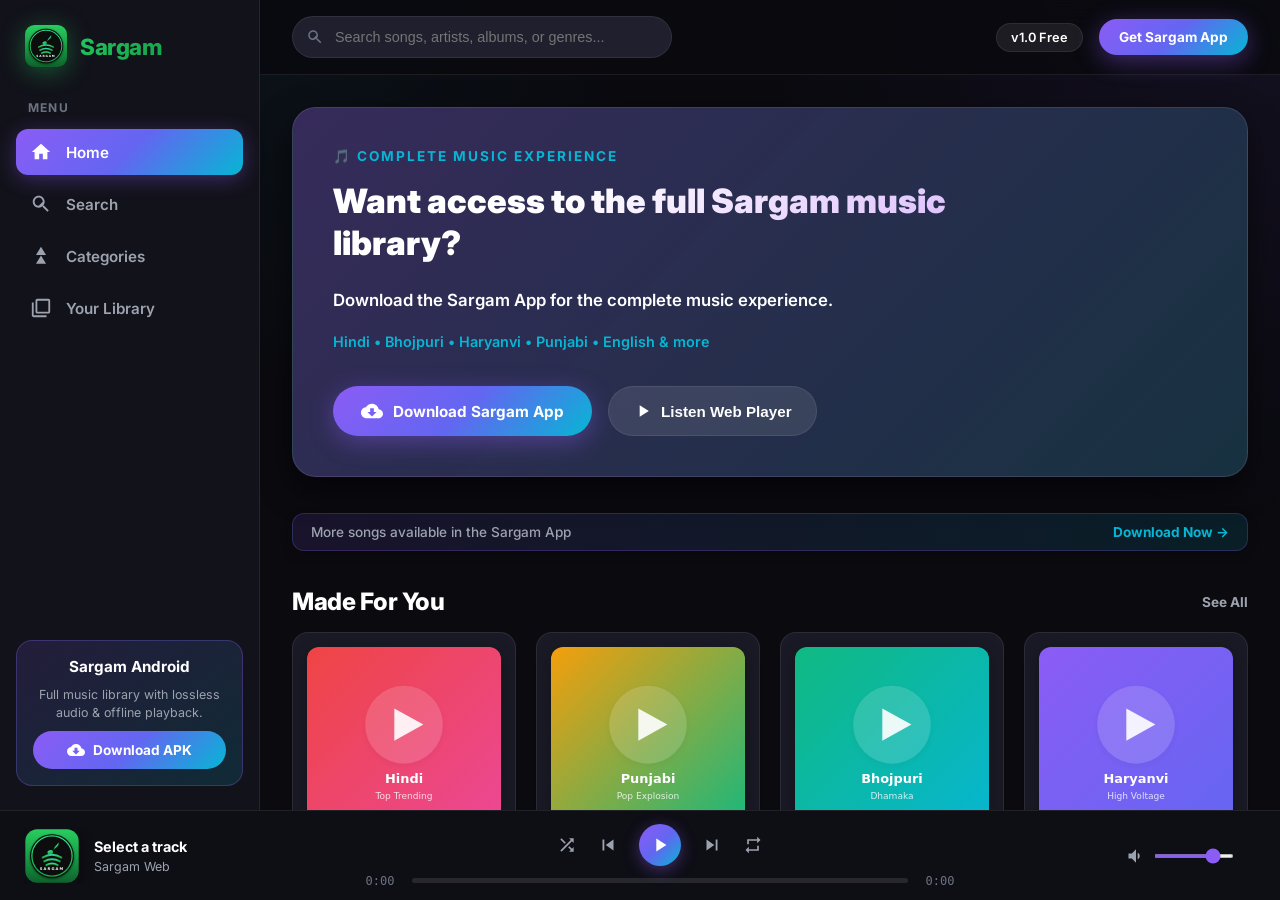
==== index.html @ ced72607 "fix(web): resolve GitHub Pages relative asset paths for Sargam Web deployment" ====
<!DOCTYPE html>
<html lang="en">
<head>
  <meta charset="UTF-8" />
  <meta http-equiv="refresh" content="0; url=sargam-web/index.html" />
  <script>window.location.replace("sargam-web/index.html");</script>
  <title>Redirecting to Sargam Web...</title>
</head>
<body>
  <p>Redirecting to <a href="sargam-web/index.html">Sargam Web</a>...</p>
</body>
</html>
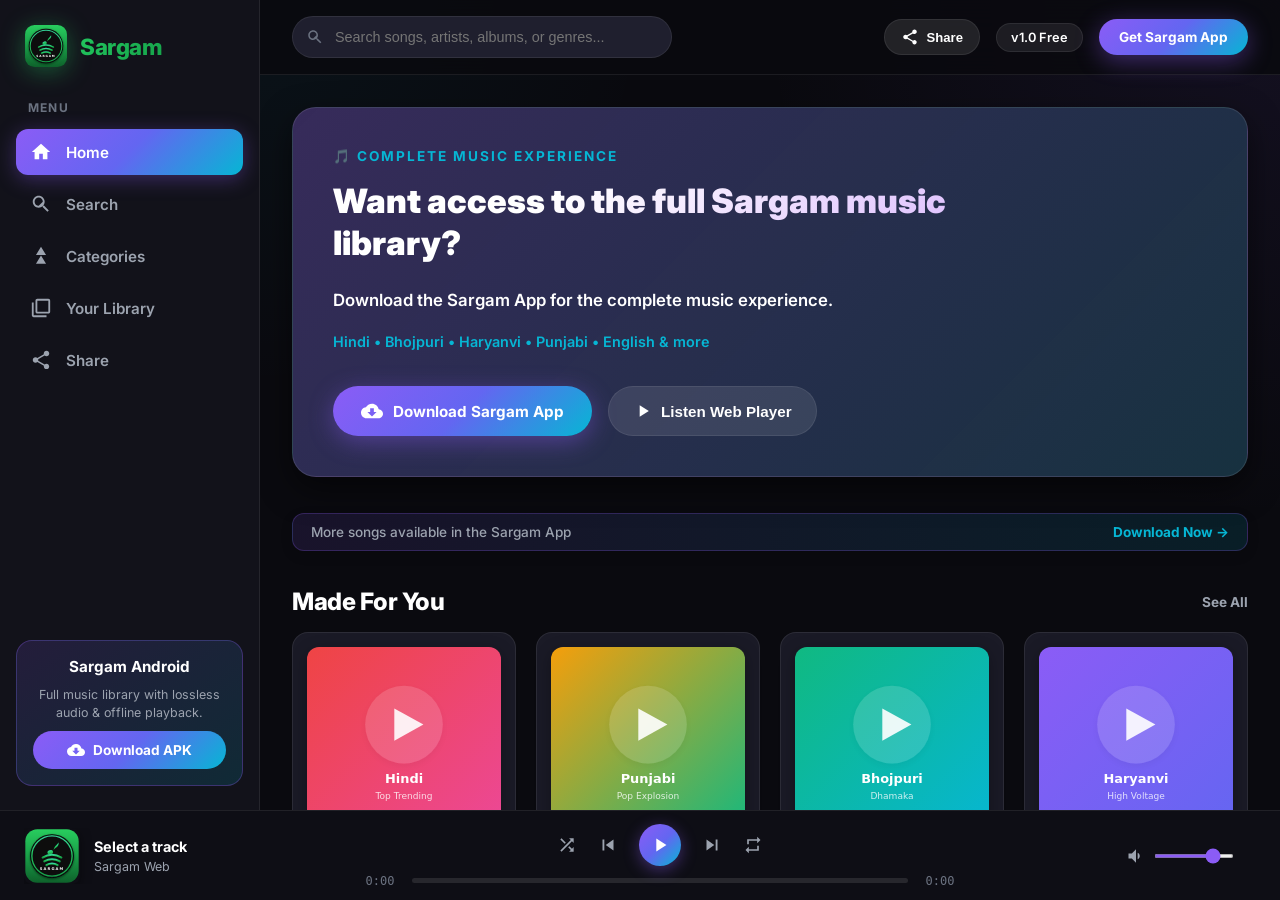
==== commit 3e43cc63: "feat(web): add native web share and clipboard fallback option" ====
--- a/index.html
+++ b/index.html
@@ -2,11 +2,341 @@
 <html lang="en">
 <head>
   <meta charset="UTF-8" />
-  <meta http-equiv="refresh" content="0; url=sargam-web/index.html" />
-  <script>window.location.replace("sargam-web/index.html");</script>
-  <title>Redirecting to Sargam Web...</title>
+  <base href="./" />
+  <meta name="viewport" content="width=device-width, initial-scale=1.0"/>
+  <title>Sargam Web - Stream Music Everywhere</title>
+  <meta name="description" content="Sargam Web is a modern, responsive music streaming application for browser and mobile devices." />
+  <link rel="icon" type="image/svg+xml" href="./assets/logo.svg" />
+
+  <!-- Fonts -->
+  <link rel="preconnect" href="https://fonts.googleapis.com">
+  <link rel="preconnect" href="https://fonts.gstatic.com" crossorigin>
+  <link href="https://fonts.googleapis.com/css2?family=Inter:wght@400;500;600;700;800;900&display=swap" rel="stylesheet">
+
+  <!-- CSS Styles -->
+  <link rel="stylesheet" href="./css/style.css" />
 </head>
 <body>
-  <p>Redirecting to <a href="sargam-web/index.html">Sargam Web</a>...</p>
+
+  <div id="app-container">
+
+    <!-- ==========================================
+         1. Left Sidebar Navigation (Desktop)
+         ========================================== -->
+    <aside id="sidebar">
+      <a class="brand-logo" data-view="home">
+        <img src="./assets/logo.svg" alt="Sargam Logo" />
+        <h1>Sargam</h1>
+      </a>
+
+      <div class="nav-group">
+        <div class="nav-title">Menu</div>
+        <a class="nav-item active" data-view="home">
+          <svg viewBox="0 0 24 24"><path d="M10 20v-6h4v6h5v-8h3L12 3 2 12h3v8z"/></svg>
+          Home
+        </a>
+        <a class="nav-item" data-view="search">
+          <svg viewBox="0 0 24 24"><path d="M15.5 14h-.79l-.28-.27C15.41 12.59 16 11.11 16 9.5 16 5.91 13.09 3 9.5 3S3 5.91 3 9.5 5.91 16 9.5 16c1.61 0 3.09-.59 4.23-1.57l.27.28v.79l5 4.99L20.49 19l-4.99-5zm-6 0C7.01 14 5 11.99 5 9.5S7.01 5 9.5 5 14 7.01 14 9.5 14z"/></svg>
+          Search
+        </a>
+        <a class="nav-item" data-view="categories">
+          <svg viewBox="0 0 24 24"><path d="M12 2l-5.5 9h11zM12 11.5l-5.5 9h11z"/></svg>
+          Categories
+        </a>
+        <a class="nav-item" data-view="library">
+          <svg viewBox="0 0 24 24"><path d="M4 6H2v14c0 1.1.9 2 2 2h14v-2H4V6zm16-4H8c-1.1 0-2 .9-2 2v12c0 1.1.9 2 2 2h12c1.1 0 2-.9 2-2V4c0-1.1-.9-2-2-2zm0 14H8V4h12v12z"/></svg>
+          Your Library
+        </a>
+        <a class="nav-item btn-share-action" title="Share Sargam">
+          <svg viewBox="0 0 24 24"><path d="M18 16.08c-.76 0-1.44.3-1.96.77L8.91 12.7c.05-.23.09-.46.09-.7s-.04-.47-.09-.7l7.05-4.11c.54.5 1.25.81 2.04.81 1.66 0 3-1.34 3-3s-1.34-3-3-3-3 1.34-3 3c0 .24.04.47.09.7L8.04 9.81C7.5 9.31 6.79 9 6 9c-1.66 0-3 1.34-3 3s1.34 3 3 3c.79 0 1.5-.31 2.04-.81l7.12 4.16c-.05.21-.08.43-.08.65 0 1.61 1.31 2.92 2.92 2.92s2.92-1.31 2.92-2.92c0-1.61-1.31-2.92-2.92-2.92z"/></svg>
+          Share
+        </a>
+      </div>
+
+      <!-- Android APK Download Sidebar Card -->
+      <div class="apk-card">
+        <h4>Sargam Android</h4>
+        <p>Full music library with lossless audio & offline playback.</p>
+        <a href="./downloads/app-foss-debug.apk" download="app-foss-debug.apk" class="btn-apk" style="text-decoration: none;">
+          <svg width="18" height="18" viewBox="0 0 24 24" fill="currentColor">
+            <path d="M19.35 10.04C18.67 6.59 15.64 4 12 4 9.11 4 6.6 5.64 5.35 8.04 2.34 8.36 0 10.91 0 14c0 3.31 2.69 6 6 6h13c2.76 0 5-2.24 5-5 0-2.64-2.05-4.78-4.65-4.96zM17 13l-5 5-5-5h3V9h4v4h3z"/>
+          </svg>
+          Download APK
+        </a>
+      </div>
+    </aside>
+
+    <!-- ==========================================
+         2. Main Scrollable Content Area
+         ========================================== -->
+    <main id="main-content">
+
+      <!-- Top Header Navigation Bar -->
+      <header class="top-bar">
+        <div class="search-box">
+          <svg viewBox="0 0 24 24"><path d="M15.5 14h-.79l-.28-.27C15.41 12.59 16 11.11 16 9.5 16 5.91 13.09 3 9.5 3S3 5.91 3 9.5 5.91 16 9.5 16c1.61 0 3.09-.59 4.23-1.57l.27.28v.79l5 4.99L20.49 19l-4.99-5zm-6 0C7.01 14 5 11.99 5 9.5S7.01 5 9.5 5 14 7.01 14 9.5 14z"/></svg>
+          <input type="text" id="main-search-input" placeholder="Search songs, artists, albums, or genres..." />
+        </div>
+
+        <div class="top-bar-actions">
+          <button class="btn-secondary btn-share-action" title="Share Sargam" style="padding: 8px 16px; font-size: 0.82rem;">
+            <svg width="18" height="18" viewBox="0 0 24 24" fill="currentColor"><path d="M18 16.08c-.76 0-1.44.3-1.96.77L8.91 12.7c.05-.23.09-.46.09-.7s-.04-.47-.09-.7l7.05-4.11c.54.5 1.25.81 2.04.81 1.66 0 3-1.34 3-3s-1.34-3-3-3-3 1.34-3 3c0 .24.04.47.09.7L8.04 9.81C7.5 9.31 6.79 9 6 9c-1.66 0-3 1.34-3 3s1.34 3 3 3c.79 0 1.5-.31 2.04-.81l7.12 4.16c-.05.21-.08.43-.08.65 0 1.61 1.31 2.92 2.92 2.92s2.92-1.31 2.92-2.92c0-1.61-1.31-2.92-2.92-2.92z"/></svg>
+            Share
+          </button>
+          <span class="badge-tag">v1.0 Free</span>
+          <a href="./downloads/app-foss-debug.apk" download="app-foss-debug.apk" class="btn-primary" style="padding: 10px 20px; font-size: 0.85rem; text-decoration: none;">
+            Get Sargam App
+          </a>
+        </div>
+      </header>
+
+      <!-- View A: Home Page -->
+      <section id="view-home" class="view-section active">
+
+        <!-- Hero Banner -->
+        <div class="hero-banner">
+          <div class="hero-content" style="max-width: 680px;">
+            <span class="hero-subtitle">🎵 Complete Music Experience</span>
+            <h2 class="hero-title" style="font-size: 2.1rem; line-height: 1.25; margin-bottom: 8px;">Want access to the full Sargam music library?</h2>
+            <p class="hero-desc" style="font-size: 1.05rem; font-weight: 600; color: #ffffff; margin-bottom: 4px;">
+              Download the Sargam App for the complete music experience.
+            </p>
+            <p style="font-size: 0.9rem; color: var(--accent-cyan); font-weight: 600; margin-bottom: 12px;">
+              Hindi • Bhojpuri • Haryanvi • Punjabi • English &amp; more
+            </p>
+            <div class="hero-buttons">
+              <a href="./downloads/app-foss-debug.apk" download="app-foss-debug.apk" class="btn-primary" style="text-decoration: none; padding: 14px 28px;">
+                <svg width="22" height="22" viewBox="0 0 24 24" fill="currentColor">
+                  <path d="M19.35 10.04C18.67 6.59 15.64 4 12 4 9.11 4 6.6 5.64 5.35 8.04 2.34 8.36 0 10.91 0 14c0 3.31 2.69 6 6 6h13c2.76 0 5-2.24 5-5 0-2.64-2.05-4.78-4.65-4.96zM17 13l-5 5-5-5h3V9h4v4h3z"/>
+                </svg>
+                Download Sargam App
+              </a>
+              <button class="btn-secondary" onclick="UI.playAllTrending()">
+                <svg width="20" height="20" viewBox="0 0 24 24" fill="currentColor"><path d="M8 5v14l11-7z"/></svg>
+                Listen Web Player
+              </button>
+            </div>
+          </div>
+        </div>
+
+        <!-- Small Unobtrusive App Download Banner -->
+        <div class="search-promo-bar">
+          <span>More songs available in the Sargam App</span>
+          <a href="./downloads/app-foss-debug.apk" download="app-foss-debug.apk" class="search-promo-btn">
+            Download Now →
+          </a>
+        </div>
+
+        <!-- Featured Playlists Section -->
+        <div>
+          <div class="section-header">
+            <h3 class="section-title">Made For You</h3>
+            <span class="see-all" data-view="categories">See All</span>
+          </div>
+          <div id="featured-playlists-grid" class="grid-cards" style="margin-top: 16px;"></div>
+        </div>
+
+        <!-- Trending Songs Section -->
+        <div>
+          <div class="section-header">
+            <h3 class="section-title">Trending Songs</h3>
+            <span class="see-all" onclick="UI.playAllTrending()">Play All</span>
+          </div>
+          <div id="trending-songs-list" class="song-list" style="margin-top: 16px;"></div>
+        </div>
+
+        <!-- Popular Artists Section -->
+        <div>
+          <div class="section-header">
+            <h3 class="section-title">Popular Artists</h3>
+          </div>
+          <div id="top-artists-grid" class="grid-cards" style="margin-top: 16px;"></div>
+        </div>
+
+        <!-- Featured Albums Section -->
+        <div>
+          <div class="section-header">
+            <h3 class="section-title">Popular Albums</h3>
+          </div>
+          <div id="featured-albums-grid" class="grid-cards" style="margin-top: 16px;"></div>
+        </div>
+
+      </section>
+
+      <!-- View B: Search & Explore Page -->
+      <section id="view-search" class="view-section">
+
+        <!-- Search Results -->
+        <div id="search-results-section" style="display: none;">
+          <div class="section-header">
+            <h3 class="section-title">Search Results</h3>
+          </div>
+          <div class="search-promo-bar" style="margin-top: 12px;">
+            <span>More songs available in the Sargam App</span>
+            <a href="./downloads/app-foss-debug.apk" download="app-foss-debug.apk" class="search-promo-btn">
+              Download Now →
+            </a>
+          </div>
+          <div id="search-songs-results" class="song-list" style="margin-top: 16px;"></div>
+        </div>
+
+        <!-- Browse All Categories -->
+        <div id="browse-categories-section">
+          <div class="section-header">
+            <h3 class="section-title">Browse Music Categories</h3>
+          </div>
+          <div id="browse-categories-grid" class="grid-cards" style="margin-top: 20px; grid-template-columns: repeat(auto-fill, minmax(220px, 1fr));"></div>
+        </div>
+
+      </section>
+
+      <!-- View C: Categories Page -->
+      <section id="view-categories" class="view-section">
+        <div class="section-header">
+          <h3 class="section-title">Music Categories & Genres</h3>
+        </div>
+        <p style="color: var(--text-muted); margin-top: -20px;">Pick a genre to explore curated tracks and artists.</p>
+        <div id="all-categories-grid" class="grid-cards" style="grid-template-columns: repeat(auto-fill, minmax(220px, 1fr));"></div>
+      </section>
+
+      <!-- View D: Your Library Page -->
+      <section id="view-library" class="view-section">
+        <div class="section-header">
+          <h3 class="section-title">Your Library</h3>
+        </div>
+
+        <div>
+          <h4 style="font-size: 1.2rem; margin-bottom: 16px; font-weight: 700;">Liked Songs</h4>
+          <div id="liked-songs-list" class="song-list"></div>
+        </div>
+      </section>
+
+      <!-- View E: Sargam Android APK Download Page -->
+      <section id="view-download" class="view-section">
+        <div class="hero-banner" style="background: linear-gradient(135deg, rgba(139, 92, 246, 0.35) 0%, rgba(6, 182, 212, 0.25) 100%), var(--bg-card);">
+          <div class="hero-content" style="max-width: 650px;">
+            <span class="hero-subtitle">Android Application</span>
+            <h2 class="hero-title">Download Sargam App for Android</h2>
+            <p class="hero-desc">Enjoy full-featured offline music playback, background audio, synchronized lyrics, zero advertisement interruptions, and high fidelity playback directly on your Android phone.</p>
+            <div class="hero-buttons">
+              <a href="./downloads/app-foss-debug.apk" download="app-foss-debug.apk" class="btn-primary">
+                <svg width="22" height="22" viewBox="0 0 24 24" fill="currentColor"><path d="M19.35 10.04C18.67 6.59 15.64 4 12 4 9.11 4 6.6 5.64 5.35 8.04 2.34 8.36 0 10.91 0 14c0 3.31 2.69 6 6 6h13c2.76 0 5-2.24 5-5 0-2.64-2.05-4.78-4.65-4.96zM17 13l-5 5-5-5h3V9h4v4h3z"/></svg>
+                Download Sargam FOSS APK
+              </a>
+            </div>
+          </div>
+        </div>
+
+        <div class="grid-cards" style="grid-template-columns: repeat(auto-fill, minmax(260px, 1fr)); gap: 24px; margin-top: 10px;">
+          <div class="music-card" style="padding: 24px;">
+            <h4 style="font-size: 1.1rem; color: var(--accent-cyan); margin-bottom: 8px;">🚀 Lossless Audio</h4>
+            <p style="font-size: 0.88rem; color: var(--text-muted); line-height: 1.5;">High fidelity 320kbps and FLAC playback engine for audiophile listening experience.</p>
+          </div>
+
+          <div class="music-card" style="padding: 24px;">
+            <h4 style="font-size: 1.1rem; color: var(--primary); margin-bottom: 8px;">🔒 Zero Ads</h4>
+            <p style="font-size: 0.88rem; color: var(--text-muted); line-height: 1.5;">Pure music without any banner or audio advertisements interrupting your listening.</p>
+          </div>
+
+          <div class="music-card" style="padding: 24px;">
+            <h4 style="font-size: 1.1rem; color: var(--accent-pink); margin-bottom: 8px;">📲 Offline Mode</h4>
+            <p style="font-size: 0.88rem; color: var(--text-muted); line-height: 1.5;">Download your favorite tracks and playlists directly to local device storage.</p>
+          </div>
+        </div>
+      </section>
+
+    </main>
+
+    <!-- ==========================================
+         3. Fixed Bottom Audio Player Bar
+         ========================================== -->
+    <footer id="player-bar">
+
+      <!-- Track Info -->
+      <div class="player-track-info">
+        <img id="player-cover" class="player-cover" src="./assets/logo.svg" alt="Now Playing Cover" />
+        <div class="player-text">
+          <div id="player-title" class="player-title">Select a track</div>
+          <div id="player-artist" class="player-artist">Sargam Web</div>
+        </div>
+      </div>
+
+      <!-- Controls & Progress Bar -->
+      <div class="player-controls">
+        <div class="control-buttons">
+          <button id="btn-shuffle" class="btn-icon" title="Shuffle">
+            <svg width="20" height="20" viewBox="0 0 24 24" fill="currentColor"><path d="M10.59 9.17L5.41 4 4 5.41l5.17 5.17 1.42-1.41zM14.5 4l2.04 2.04L4 18.59 5.41 20 17.96 7.45 20 9.5V4h-5.5zm.33 9.41l-1.41 1.41 3.13 3.13L14.5 20H20v-5.5l-2.04 2.04-3.13-3.13z"/></svg>
+          </button>
+
+          <button id="btn-prev" class="btn-icon" title="Previous">
+            <svg width="22" height="22" viewBox="0 0 24 24" fill="currentColor"><path d="M6 6h2v12H6zm3.5 6l8.5 6V6z"/></svg>
+          </button>
+
+          <button id="btn-play-pause" class="btn-icon btn-play-pause" title="Play / Pause">
+            <svg width="22" height="22" viewBox="0 0 24 24" fill="currentColor"><path d="M8 5v14l11-7z"/></svg>
+          </button>
+
+          <button id="btn-next" class="btn-icon" title="Next">
+            <svg width="22" height="22" viewBox="0 0 24 24" fill="currentColor"><path d="M6 18l8.5-6L6 6v12zM16 6v12h2V6h-2z"/></svg>
+          </button>
+
+          <button id="btn-repeat" class="btn-icon" title="Repeat">
+            <svg width="20" height="20" viewBox="0 0 24 24" fill="currentColor"><path d="M7 7h10v3l4-4-4-4v3H5v6h2V7zm10 10H7v-3l-4 4 4 4v-3h12v-6h-2v4z"/></svg>
+          </button>
+        </div>
+
+        <div class="progress-container">
+          <span id="curr-time" class="time-label">0:00</span>
+          <div id="progress-bar" class="progress-bar">
+            <div id="progress-fill" class="progress-fill"></div>
+          </div>
+          <span id="dur-time" class="time-label">0:00</span>
+        </div>
+      </div>
+
+      <!-- Volume & Actions -->
+      <div class="player-actions">
+        <div class="volume-container">
+          <svg width="20" height="20" viewBox="0 0 24 24" fill="currentColor" style="color: var(--text-muted);"><path d="M3 9v6h4l5 5V4L7 9H3zm13.5 3c0-1.77-1.02-3.29-2.5-4.03v8.05c1.48-.73 2.5-2.25 2.5-4.02z"/></svg>
+          <input type="range" id="volume-slider" class="volume-slider" min="0" max="1" step="0.01" value="0.8" />
+        </div>
+      </div>
+
+    </footer>
+
+    <!-- ==========================================
+         4. Mobile Bottom Navigation Bar
+         ========================================== -->
+    <nav id="mobile-bottom-nav">
+      <a class="mobile-nav-item active" data-view="home">
+        <svg viewBox="0 0 24 24"><path d="M10 20v-6h4v6h5v-8h3L12 3 2 12h3v8z"/></svg>
+        Home
+      </a>
+      <a class="mobile-nav-item" data-view="search">
+        <svg viewBox="0 0 24 24"><path d="M15.5 14h-.79l-.28-.27C15.41 12.59 16 11.11 16 9.5 16 5.91 13.09 3 9.5 3S3 5.91 3 9.5 5.91 16 9.5 16c1.61 0 3.09-.59 4.23-1.57l.27.28v.79l5 4.99L20.49 19l-4.99-5zm-6 0C7.01 14 5 11.99 5 9.5S7.01 5 9.5 5 14 7.01 14 9.5 14z"/></svg>
+        Search
+      </a>
+      <a class="mobile-nav-item" data-view="library">
+        <svg viewBox="0 0 24 24"><path d="M4 6H2v14c0 1.1.9 2 2 2h14v-2H4V6zm16-4H8c-1.1 0-2 .9-2 2v12c0 1.1.9 2 2 2h12c1.1 0 2-.9 2-2V4c0-1.1-.9-2-2-2zm0 14H8V4h12v12z"/></svg>
+        Library
+      </a>
+      <a class="mobile-nav-item btn-share-action" title="Share Sargam">
+        <svg viewBox="0 0 24 24"><path d="M18 16.08c-.76 0-1.44.3-1.96.77L8.91 12.7c.05-.23.09-.46.09-.7s-.04-.47-.09-.7l7.05-4.11c.54.5 1.25.81 2.04.81 1.66 0 3-1.34 3-3s-1.34-3-3-3-3 1.34-3 3c0 .24.04.47.09.7L8.04 9.81C7.5 9.31 6.79 9 6 9c-1.66 0-3 1.34-3 3s1.34 3 3 3c.79 0 1.5-.31 2.04-.81l7.12 4.16c-.05.21-.08.43-.08.65 0 1.61 1.31 2.92 2.92 2.92s2.92-1.31 2.92-2.92c0-1.61-1.31-2.92-2.92-2.92z"/></svg>
+        Share
+      </a>
+      <a class="mobile-nav-item" data-view="download">
+        <svg viewBox="0 0 24 24"><path d="M19.35 10.04C18.67 6.59 15.64 4 12 4 9.11 4 6.6 5.64 5.35 8.04 2.34 8.36 0 10.91 0 14c0 3.31 2.69 6 6 6h13c2.76 0 5-2.24 5-5 0-2.64-2.05-4.78-4.65-4.96zM17 13l-5 5-5-5h3V9h4v4h3z"/></svg>
+        Get App
+      </a>
+    </nav>
+
+  </div>
+
+  <!-- JavaScript Modules -->
+  <script src="./js/audius.js"></script>
+  <script src="./js/data.js"></script>
+  <script src="./js/player.js"></script>
+  <script src="./js/ui.js"></script>
+  <script src="./js/app.js"></script>
 </body>
 </html>
--- a/css/style.css
+++ b/css/style.css
@@ -0,0 +1,1216 @@
+/* ==========================================================================
+   Sargam Web - Dark Modern Music Streaming Stylesheet
+   ========================================================================== */
+
+:root {
+  --bg-dark: #0a0a0f;
+  --bg-surface: #12121a;
+  --bg-card: #1a1a26;
+  --bg-card-hover: #262638;
+  --bg-glass: rgba(26, 26, 38, 0.7);
+  --bg-input: #1f1f2e;
+
+  --primary: #8b5cf6;
+  --primary-hover: #7c3aed;
+  --primary-gradient: linear-gradient(135deg, #8b5cf6 0%, #6366f1 50%, #06b6d4 100%);
+  --accent-pink: #ec4899;
+  --accent-cyan: #06b6d4;
+
+  --text-main: #ffffff;
+  --text-muted: #9ca3af;
+  --text-sub: #6b7280;
+
+  --border-color: rgba(255, 255, 255, 0.08);
+  --radius-lg: 16px;
+  --radius-md: 12px;
+  --radius-sm: 8px;
+  --radius-full: 9999px;
+
+  --sidebar-width: 260px;
+  --player-height: 90px;
+  --bottom-nav-height: 60px;
+  --transition-fast: 0.2s cubic-bezier(0.4, 0, 0.2, 1);
+  --shadow-lg: 0 12px 32px rgba(0, 0, 0, 0.5);
+}
+
+*, *::before, *::after {
+  box-sizing: border-box;
+  margin: 0;
+  padding: 0;
+  -webkit-font-smoothing: antialiased;
+}
+
+html, body {
+  font-family: 'Inter', system-ui, -apple-system, BlinkMacSystemFont, "Segoe UI", Roboto, sans-serif;
+  background-color: var(--bg-dark);
+  color: var(--text-main);
+  height: 100%;
+  width: 100%;
+  max-width: 100vw;
+  overflow-x: hidden;
+  user-select: none;
+}
+
+/* Scrollbar Customization */
+::-webkit-scrollbar {
+  width: 8px;
+  height: 8px;
+}
+::-webkit-scrollbar-track {
+  background: transparent;
+}
+::-webkit-scrollbar-thumb {
+  background: rgba(255, 255, 255, 0.15);
+  border-radius: 4px;
+}
+::-webkit-scrollbar-thumb:hover {
+  background: rgba(255, 255, 255, 0.3);
+}
+
+/* Layout App Container */
+#app-container {
+  display: grid;
+  grid-template-columns: var(--sidebar-width) 1fr;
+  grid-template-rows: 1fr var(--player-height);
+  height: 100vh;
+  width: 100%;
+  max-width: 100vw;
+  background-color: var(--bg-dark);
+  overflow-x: hidden;
+}
+
+/* ==========================================================================
+   Sidebar Navigation
+   ========================================================================== */
+#sidebar {
+  grid-column: 1 / 2;
+  grid-row: 1 / 2;
+  background-color: var(--bg-surface);
+  border-right: 1px solid var(--border-color);
+  display: flex;
+  flex-direction: column;
+  padding: 24px 16px;
+  gap: 32px;
+  z-index: 10;
+  overflow-y: auto;
+}
+
+.brand-logo {
+  display: flex;
+  align-items: center;
+  gap: 12px;
+  padding: 0 8px;
+  cursor: pointer;
+  text-decoration: none;
+}
+
+.brand-logo img {
+  width: 44px;
+  height: 44px;
+  border-radius: 10px;
+  filter: drop-shadow(0 4px 12px rgba(34, 197, 94, 0.4));
+}
+
+.brand-logo h1 {
+  font-size: 1.4rem;
+  font-weight: 800;
+  letter-spacing: -0.5px;
+  background: linear-gradient(135deg, #22c55e 0%, #16a34a 100%);
+  -webkit-background-clip: text;
+  -webkit-text-fill-color: transparent;
+}
+
+.nav-group {
+  display: flex;
+  flex-direction: column;
+  gap: 6px;
+}
+
+.nav-title {
+  font-size: 0.75rem;
+  text-transform: uppercase;
+  letter-spacing: 1.2px;
+  color: var(--text-sub);
+  margin-bottom: 8px;
+  padding-left: 12px;
+  font-weight: 700;
+}
+
+.nav-item {
+  display: flex;
+  align-items: center;
+  gap: 14px;
+  padding: 12px 14px;
+  border-radius: var(--radius-md);
+  color: var(--text-muted);
+  font-weight: 600;
+  font-size: 0.95rem;
+  cursor: pointer;
+  transition: all var(--transition-fast);
+  text-decoration: none;
+}
+
+.nav-item svg {
+  width: 22px;
+  height: 22px;
+  fill: currentColor;
+}
+
+.nav-item:hover, .nav-item.active {
+  color: var(--text-main);
+  background-color: rgba(255, 255, 255, 0.06);
+}
+
+.nav-item.active {
+  background: var(--primary-gradient);
+  color: #ffffff;
+  box-shadow: 0 4px 20px rgba(139, 92, 246, 0.35);
+}
+
+.apk-card {
+  margin-top: auto;
+  background: linear-gradient(145deg, rgba(139, 92, 246, 0.15), rgba(6, 182, 212, 0.15));
+  border: 1px solid rgba(139, 92, 246, 0.3);
+  border-radius: var(--radius-lg);
+  padding: 16px;
+  text-align: center;
+  display: flex;
+  flex-direction: column;
+  gap: 10px;
+}
+
+.apk-card h4 {
+  font-size: 0.95rem;
+  font-weight: 700;
+}
+
+.apk-card p {
+  font-size: 0.78rem;
+  color: var(--text-muted);
+  line-height: 1.4;
+}
+
+.btn-apk {
+  display: flex;
+  align-items: center;
+  justify-content: center;
+  gap: 8px;
+  background: var(--primary-gradient);
+  color: #fff;
+  padding: 10px 14px;
+  border-radius: var(--radius-full);
+  font-size: 0.85rem;
+  font-weight: 700;
+  cursor: pointer;
+  border: none;
+  transition: transform var(--transition-fast), box-shadow var(--transition-fast);
+}
+
+.btn-apk:hover {
+  transform: translateY(-2px);
+  box-shadow: 0 6px 20px rgba(139, 92, 246, 0.4);
+}
+
+/* ==========================================================================
+   Main Content Area
+   ========================================================================== */
+#main-content {
+  grid-column: 2 / 3;
+  grid-row: 1 / 2;
+  overflow-y: auto;
+  overflow-x: hidden;
+  display: flex;
+  flex-direction: column;
+  position: relative;
+  width: 100%;
+  max-width: 100%;
+  background: radial-gradient(circle at top right, rgba(139, 92, 246, 0.08), transparent 40%),
+              radial-gradient(circle at top left, rgba(6, 182, 212, 0.05), transparent 30%);
+}
+
+/* Top Navbar */
+.top-bar {
+  position: sticky;
+  top: 0;
+  z-index: 20;
+  display: flex;
+  align-items: center;
+  justify-content: space-between;
+  padding: 16px 32px;
+  background: rgba(10, 10, 15, 0.85);
+  backdrop-filter: blur(16px);
+  border-bottom: 1px solid var(--border-color);
+  width: 100%;
+  box-sizing: border-box;
+}
+
+.search-box {
+  position: relative;
+  width: 380px;
+  max-width: 100%;
+}
+
+.search-box input {
+  width: 100%;
+  padding: 12px 16px 12px 42px;
+  background-color: var(--bg-input);
+  border: 1px solid var(--border-color);
+  border-radius: var(--radius-full);
+  color: var(--text-main);
+  font-size: 0.9rem;
+  outline: none;
+  transition: border-color var(--transition-fast), box-shadow var(--transition-fast);
+  box-sizing: border-box;
+}
+
+.search-box input:focus {
+  border-color: var(--primary);
+  box-shadow: 0 0 0 3px rgba(139, 92, 246, 0.2);
+}
+
+.search-box svg {
+  position: absolute;
+  left: 14px;
+  top: 50%;
+  transform: translateY(-50%);
+  width: 18px;
+  height: 18px;
+  fill: var(--text-sub);
+}
+
+.top-bar-actions {
+  display: flex;
+  align-items: center;
+  gap: 16px;
+}
+
+.badge-tag {
+  background: rgba(255, 255, 255, 0.08);
+  color: var(--text-main);
+  padding: 6px 14px;
+  border-radius: var(--radius-full);
+  font-size: 0.8rem;
+  font-weight: 600;
+  border: 1px solid var(--border-color);
+}
+
+/* Unobtrusive Search & Music Promo Bar */
+.search-promo-bar {
+  display: flex;
+  align-items: center;
+  justify-content: space-between;
+  background: linear-gradient(90deg, rgba(139, 92, 246, 0.12) 0%, rgba(6, 182, 212, 0.12) 100%);
+  border: 1px solid rgba(139, 92, 246, 0.25);
+  border-radius: var(--radius-md);
+  padding: 10px 18px;
+  font-size: 0.85rem;
+  color: var(--text-main);
+  box-shadow: 0 4px 12px rgba(0, 0, 0, 0.15);
+  width: 100%;
+  box-sizing: border-box;
+}
+
+.search-promo-bar span {
+  font-weight: 500;
+  color: var(--text-muted);
+}
+
+.search-promo-btn {
+  color: var(--accent-cyan);
+  font-weight: 700;
+  text-decoration: none;
+  display: inline-flex;
+  align-items: center;
+  gap: 4px;
+  transition: color var(--transition-fast), transform var(--transition-fast);
+}
+
+.search-promo-btn:hover {
+  color: #ffffff;
+  transform: translateX(3px);
+}
+
+/* Main Views Container */
+.view-section {
+  display: none;
+  padding: 32px;
+  flex-direction: column;
+  gap: 36px;
+  animation: fadeIn 0.3s ease-out;
+  width: 100%;
+  max-width: 100%;
+  box-sizing: border-box;
+}
+
+.view-section.active {
+  display: flex;
+}
+
+@keyframes fadeIn {
+  from { opacity: 0; transform: translateY(8px); }
+  to { opacity: 1; transform: translateY(0); }
+}
+
+/* Hero Section */
+.hero-banner {
+  position: relative;
+  background: linear-gradient(135deg, rgba(139, 92, 246, 0.25) 0%, rgba(6, 182, 212, 0.15) 100%),
+              var(--bg-card);
+  border: 1px solid rgba(255, 255, 255, 0.1);
+  border-radius: 24px;
+  padding: 40px;
+  display: flex;
+  align-items: center;
+  justify-content: space-between;
+  overflow: hidden;
+  box-shadow: var(--shadow-lg);
+  width: 100%;
+  box-sizing: border-box;
+}
+
+.hero-content {
+  max-width: 550px;
+  z-index: 2;
+  display: flex;
+  flex-direction: column;
+  gap: 16px;
+  width: 100%;
+}
+
+.hero-subtitle {
+  font-size: 0.85rem;
+  font-weight: 700;
+  text-transform: uppercase;
+  letter-spacing: 2px;
+  color: var(--accent-cyan);
+}
+
+.hero-title {
+  font-size: 2.5rem;
+  font-weight: 900;
+  line-height: 1.15;
+  background: linear-gradient(135deg, #ffffff 30%, #d8b4fe 100%);
+  -webkit-background-clip: text;
+  -webkit-text-fill-color: transparent;
+  word-break: break-word;
+}
+
+.hero-desc {
+  font-size: 0.95rem;
+  color: var(--text-muted);
+  line-height: 1.5;
+}
+
+.hero-buttons {
+  display: flex;
+  align-items: center;
+  gap: 16px;
+  margin-top: 8px;
+  flex-wrap: wrap;
+}
+
+.btn-primary {
+  display: inline-flex;
+  align-items: center;
+  gap: 10px;
+  background: var(--primary-gradient);
+  color: #ffffff;
+  padding: 14px 28px;
+  border-radius: var(--radius-full);
+  font-weight: 700;
+  font-size: 0.95rem;
+  border: none;
+  cursor: pointer;
+  box-shadow: 0 6px 24px rgba(139, 92, 246, 0.4);
+  transition: transform var(--transition-fast), box-shadow var(--transition-fast);
+}
+
+.btn-primary:hover {
+  transform: scale(1.04);
+  box-shadow: 0 8px 30px rgba(139, 92, 246, 0.6);
+}
+
+.btn-secondary {
+  display: inline-flex;
+  align-items: center;
+  gap: 8px;
+  background: rgba(255, 255, 255, 0.1);
+  color: #ffffff;
+  padding: 14px 24px;
+  border-radius: var(--radius-full);
+  font-weight: 600;
+  font-size: 0.95rem;
+  border: 1px solid var(--border-color);
+  cursor: pointer;
+  transition: background var(--transition-fast);
+}
+
+.btn-secondary:hover {
+  background: rgba(255, 255, 255, 0.2);
+}
+
+/* Content Headings & Grids */
+.section-header {
+  display: flex;
+  align-items: center;
+  justify-content: space-between;
+  width: 100%;
+}
+
+.section-title {
+  font-size: 1.5rem;
+  font-weight: 800;
+  letter-spacing: -0.5px;
+}
+
+.see-all {
+  font-size: 0.85rem;
+  font-weight: 700;
+  color: var(--text-muted);
+  cursor: pointer;
+  transition: color var(--transition-fast);
+}
+
+.see-all:hover {
+  color: var(--primary);
+}
+
+/* Responsive Grid layouts */
+.grid-cards {
+  display: grid;
+  grid-template-columns: repeat(auto-fill, minmax(180px, 1fr));
+  gap: 20px;
+  width: 100%;
+  box-sizing: border-box;
+}
+
+/* Card Styling */
+.music-card {
+  background-color: var(--bg-card);
+  border: 1px solid var(--border-color);
+  border-radius: var(--radius-lg);
+  padding: 14px;
+  display: flex;
+  flex-direction: column;
+  gap: 12px;
+  cursor: pointer;
+  position: relative;
+  transition: transform var(--transition-fast), background-color var(--transition-fast), border-color var(--transition-fast);
+  width: 100%;
+  box-sizing: border-box;
+}
+
+.music-card:hover {
+  background-color: var(--bg-card-hover);
+  border-color: rgba(139, 92, 246, 0.3);
+  transform: translateY(-4px);
+}
+
+.card-img-wrapper {
+  position: relative;
+  width: 100%;
+  aspect-ratio: 1 / 1;
+  border-radius: var(--radius-md);
+  overflow: hidden;
+  box-shadow: 0 4px 16px rgba(0, 0, 0, 0.3);
+}
+
+.card-img-wrapper img {
+  width: 100%;
+  height: 100%;
+  object-fit: cover;
+  transition: transform 0.3s ease;
+}
+
+.music-card:hover .card-img-wrapper img {
+  transform: scale(1.05);
+}
+
+.card-play-btn {
+  position: absolute;
+  right: 12px;
+  bottom: 12px;
+  width: 44px;
+  height: 44px;
+  border-radius: 50%;
+  background: var(--primary-gradient);
+  display: flex;
+  align-items: center;
+  justify-content: center;
+  box-shadow: 0 8px 20px rgba(0, 0, 0, 0.5);
+  opacity: 0;
+  transform: translateY(10px);
+  transition: all var(--transition-fast);
+}
+
+.music-card:hover .card-play-btn {
+  opacity: 1;
+  transform: translateY(0);
+}
+
+.card-play-btn svg {
+  width: 20px;
+  height: 20px;
+  fill: #ffffff;
+  margin-left: 2px;
+}
+
+.card-info {
+  display: flex;
+  flex-direction: column;
+  gap: 4px;
+  overflow: hidden;
+  width: 100%;
+}
+
+.card-title {
+  font-size: 0.95rem;
+  font-weight: 700;
+  white-space: nowrap;
+  overflow: hidden;
+  text-overflow: ellipsis;
+}
+
+.card-subtitle {
+  font-size: 0.8rem;
+  color: var(--text-muted);
+  white-space: nowrap;
+  overflow: hidden;
+  text-overflow: ellipsis;
+}
+
+/* Category Cards Grid */
+.category-card {
+  height: 120px;
+  border-radius: var(--radius-lg);
+  padding: 16px;
+  position: relative;
+  overflow: hidden;
+  cursor: pointer;
+  display: flex;
+  flex-direction: column;
+  justify-content: space-between;
+  transition: transform var(--transition-fast);
+  width: 100%;
+  box-sizing: border-box;
+}
+
+.category-card:hover {
+  transform: scale(1.03);
+}
+
+.category-title {
+  font-size: 1.1rem;
+  font-weight: 800;
+  color: #ffffff;
+  z-index: 2;
+}
+
+.category-icon {
+  font-size: 2.8rem;
+  position: absolute;
+  right: -6px;
+  bottom: -6px;
+  transform: rotate(15deg);
+  opacity: 0.85;
+}
+
+/* Songs List Table */
+.song-list {
+  display: flex;
+  flex-direction: column;
+  gap: 4px;
+  width: 100%;
+}
+
+.song-row {
+  display: grid;
+  grid-template-columns: 40px 1fr 180px 80px 50px;
+  align-items: center;
+  padding: 10px 16px;
+  border-radius: var(--radius-md);
+  cursor: pointer;
+  transition: background-color var(--transition-fast);
+  width: 100%;
+  box-sizing: border-box;
+}
+
+.song-row:hover {
+  background-color: rgba(255, 255, 255, 0.06);
+}
+
+.song-row.playing {
+  background-color: rgba(139, 92, 246, 0.15);
+  color: var(--primary);
+}
+
+.song-index {
+  font-size: 0.9rem;
+  color: var(--text-sub);
+  font-weight: 600;
+}
+
+.song-details {
+  display: flex;
+  align-items: center;
+  gap: 14px;
+  min-width: 0;
+  overflow: hidden;
+}
+
+.song-thumb {
+  width: 44px;
+  height: 44px;
+  border-radius: var(--radius-sm);
+  object-fit: cover;
+  flex-shrink: 0;
+}
+
+.song-meta {
+  display: flex;
+  flex-direction: column;
+  gap: 2px;
+  min-width: 0;
+  overflow: hidden;
+}
+
+.song-name {
+  font-size: 0.95rem;
+  font-weight: 600;
+  white-space: nowrap;
+  overflow: hidden;
+  text-overflow: ellipsis;
+}
+
+.song-artist {
+  font-size: 0.8rem;
+  color: var(--text-muted);
+  white-space: nowrap;
+  overflow: hidden;
+  text-overflow: ellipsis;
+}
+
+.song-album {
+  font-size: 0.85rem;
+  color: var(--text-muted);
+  white-space: nowrap;
+  overflow: hidden;
+  text-overflow: ellipsis;
+}
+
+.song-duration {
+  font-size: 0.85rem;
+  color: var(--text-sub);
+  text-align: right;
+}
+
+.song-like-btn {
+  background: none;
+  border: none;
+  cursor: pointer;
+  color: var(--text-sub);
+  display: flex;
+  align-items: center;
+  justify-content: center;
+  transition: color var(--transition-fast);
+}
+
+.song-like-btn.liked {
+  color: var(--accent-pink);
+}
+
+/* ==========================================================================
+   Bottom Music Player
+   ========================================================================== */
+#player-bar {
+  grid-column: 1 / -1;
+  grid-row: 2 / 3;
+  background: rgba(15, 15, 23, 0.95);
+  backdrop-filter: blur(20px);
+  border-top: 1px solid var(--border-color);
+  display: grid;
+  grid-template-columns: 280px 1fr 240px;
+  align-items: center;
+  padding: 0 24px;
+  z-index: 100;
+  width: 100%;
+  box-sizing: border-box;
+}
+
+/* Track Info Left */
+.player-track-info {
+  display: flex;
+  align-items: center;
+  gap: 14px;
+  overflow: hidden;
+  min-width: 0;
+}
+
+.player-cover {
+  width: 56px;
+  height: 56px;
+  border-radius: var(--radius-sm);
+  object-fit: cover;
+  box-shadow: 0 4px 12px rgba(0, 0, 0, 0.4);
+  flex-shrink: 0;
+}
+
+.player-text {
+  display: flex;
+  flex-direction: column;
+  gap: 4px;
+  overflow: hidden;
+  min-width: 0;
+}
+
+.player-title {
+  font-size: 0.9rem;
+  font-weight: 700;
+  white-space: nowrap;
+  overflow: hidden;
+  text-overflow: ellipsis;
+}
+
+.player-artist {
+  font-size: 0.78rem;
+  color: var(--text-muted);
+  white-space: nowrap;
+  overflow: hidden;
+  text-overflow: ellipsis;
+}
+
+/* Player Controls Center */
+.player-controls {
+  display: flex;
+  flex-direction: column;
+  align-items: center;
+  gap: 8px;
+  max-width: 600px;
+  margin: 0 auto;
+  width: 100%;
+}
+
+.control-buttons {
+  display: flex;
+  align-items: center;
+  gap: 20px;
+}
+
+.btn-icon {
+  background: none;
+  border: none;
+  color: var(--text-muted);
+  cursor: pointer;
+  display: flex;
+  align-items: center;
+  justify-content: center;
+  transition: color var(--transition-fast), transform var(--transition-fast);
+}
+
+.btn-icon:hover {
+  color: var(--text-main);
+}
+
+.btn-icon.active {
+  color: var(--primary);
+}
+
+.btn-play-pause {
+  width: 42px;
+  height: 42px;
+  border-radius: 50%;
+  background: var(--primary-gradient);
+  color: #ffffff;
+  box-shadow: 0 4px 16px rgba(139, 92, 246, 0.4);
+  transition: transform var(--transition-fast);
+  flex-shrink: 0;
+}
+
+.btn-play-pause:hover {
+  transform: scale(1.08);
+}
+
+/* Progress bar */
+.progress-container {
+  display: flex;
+  align-items: center;
+  gap: 12px;
+  width: 100%;
+}
+
+.time-label {
+  font-size: 0.75rem;
+  color: var(--text-sub);
+  width: 40px;
+  text-align: center;
+  font-family: monospace;
+}
+
+.progress-bar {
+  flex: 1;
+  height: 5px;
+  background: rgba(255, 255, 255, 0.1);
+  border-radius: var(--radius-full);
+  position: relative;
+  cursor: pointer;
+  overflow: hidden;
+}
+
+.progress-fill {
+  height: 100%;
+  background: var(--primary-gradient);
+  border-radius: var(--radius-full);
+  width: 0%;
+  transition: width 0.1s linear;
+}
+
+/* Player Actions Right */
+.player-actions {
+  display: flex;
+  align-items: center;
+  justify-content: flex-end;
+  gap: 16px;
+}
+
+.volume-container {
+  display: flex;
+  align-items: center;
+  gap: 8px;
+  width: 130px;
+}
+
+.volume-slider {
+  width: 80px;
+  height: 4px;
+  accent-color: var(--primary);
+  cursor: pointer;
+}
+
+/* ==========================================================================
+   Mobile Navigation Bar & Responsive Media Queries
+   ========================================================================== */
+#mobile-bottom-nav {
+  display: none;
+  position: fixed;
+  bottom: 0;
+  left: 0;
+  right: 0;
+  width: 100%;
+  height: var(--bottom-nav-height);
+  background: rgba(15, 15, 23, 0.98);
+  backdrop-filter: blur(20px);
+  border-top: 1px solid var(--border-color);
+  z-index: 150;
+  justify-content: space-around;
+  align-items: center;
+  box-sizing: border-box;
+}
+
+.mobile-nav-item {
+  display: flex;
+  flex-direction: column;
+  align-items: center;
+  gap: 4px;
+  color: var(--text-muted);
+  font-size: 0.7rem;
+  font-weight: 600;
+  text-decoration: none;
+  cursor: pointer;
+}
+
+.mobile-nav-item svg {
+  width: 22px;
+  height: 22px;
+  fill: currentColor;
+}
+
+.mobile-nav-item.active {
+  color: var(--primary);
+}
+
+/* Media Query: Tablets and Mobile Devices */
+@media (max-width: 900px) {
+  #app-container {
+    grid-template-columns: 1fr;
+    grid-template-rows: 1fr;
+    height: 100vh;
+    width: 100%;
+  }
+
+  #sidebar {
+    display: none;
+  }
+
+  #main-content {
+    grid-column: 1 / -1;
+    grid-row: 1 / -1;
+    width: 100%;
+    max-width: 100vw;
+  }
+
+  .view-section {
+    padding: 20px 16px 140px 16px;
+    gap: 24px;
+  }
+
+  .song-row {
+    grid-template-columns: 28px 1fr 50px 36px;
+    padding: 8px 10px;
+  }
+
+  .song-album {
+    display: none;
+  }
+
+  .top-bar {
+    padding: 12px 16px;
+  }
+
+  .search-box {
+    width: 100%;
+    max-width: 100%;
+  }
+
+  .hero-banner {
+    padding: 24px;
+    flex-direction: column;
+    text-align: left;
+  }
+
+  .hero-title {
+    font-size: 1.8rem;
+  }
+
+  #player-bar {
+    position: fixed;
+    bottom: var(--bottom-nav-height, 60px);
+    left: 0;
+    right: 0;
+    width: 100%;
+    height: 64px;
+    padding: 0 16px;
+    display: flex;
+    align-items: center;
+    justify-content: space-between;
+    background: rgba(18, 18, 26, 0.98);
+    backdrop-filter: blur(16px);
+    border-top: 1px solid var(--border-color);
+    z-index: 140;
+    box-sizing: border-box;
+  }
+
+  .player-track-info {
+    flex: 1;
+    min-width: 0;
+  }
+
+  .player-controls {
+    width: auto;
+    max-width: none;
+    margin: 0;
+    flex-direction: row;
+  }
+
+  .progress-container, .player-actions, #btn-shuffle, #btn-repeat {
+    display: none;
+  }
+
+  .control-buttons {
+    gap: 12px;
+  }
+
+  #mobile-bottom-nav {
+    display: flex;
+  }
+}
+
+/* Media Query: Compact Mobile Devices (320px–480px / e.g. 360x800, 390x844) */
+@media (max-width: 600px) {
+  .top-bar {
+    padding: 10px 12px;
+    gap: 10px;
+    flex-wrap: wrap;
+  }
+
+  .top-bar-actions {
+    width: 100%;
+    justify-content: space-between;
+    order: 1;
+  }
+
+  .search-box {
+    order: 2;
+    width: 100%;
+  }
+
+  .badge-tag {
+    font-size: 0.72rem;
+    padding: 4px 10px;
+  }
+
+  .view-section {
+    padding: 14px 12px 140px 12px;
+    gap: 20px;
+  }
+
+  .hero-banner {
+    padding: 20px 16px;
+    border-radius: 16px;
+    text-align: left;
+  }
+
+  .hero-content {
+    gap: 10px;
+  }
+
+  .hero-title {
+    font-size: 1.35rem;
+    line-height: 1.25;
+  }
+
+  .hero-subtitle {
+    font-size: 0.72rem;
+    letter-spacing: 1px;
+  }
+
+  .hero-desc {
+    font-size: 0.82rem;
+  }
+
+  .hero-buttons {
+    flex-direction: column;
+    width: 100%;
+    gap: 8px;
+  }
+
+  .hero-buttons .btn-primary,
+  .hero-buttons .btn-secondary {
+    width: 100%;
+    justify-content: center;
+    padding: 12px 16px;
+    font-size: 0.88rem;
+    box-sizing: border-box;
+  }
+
+  .search-promo-bar {
+    padding: 8px 12px;
+    font-size: 0.78rem;
+    gap: 8px;
+  }
+
+  .search-promo-btn {
+    white-space: nowrap;
+  }
+
+  .grid-cards {
+    grid-template-columns: repeat(2, 1fr) !important;
+    gap: 10px !important;
+  }
+
+  .music-card {
+    padding: 10px;
+    border-radius: 12px;
+  }
+
+  .card-title {
+    font-size: 0.85rem;
+  }
+
+  .card-subtitle {
+    font-size: 0.75rem;
+  }
+
+  .category-card {
+    height: 85px;
+    padding: 10px;
+  }
+
+  .category-title {
+    font-size: 0.9rem;
+  }
+
+  .category-icon {
+    font-size: 1.8rem;
+  }
+
+  .song-row {
+    grid-template-columns: 24px 1fr 42px 32px;
+    padding: 8px 6px;
+    gap: 6px;
+  }
+
+  .song-index {
+    font-size: 0.78rem;
+  }
+
+  .song-thumb {
+    width: 38px;
+    height: 38px;
+    min-width: 38px;
+  }
+
+  .song-name {
+    font-size: 0.85rem;
+  }
+
+  .song-artist {
+    font-size: 0.72rem;
+  }
+
+  .song-duration {
+    font-size: 0.75rem;
+  }
+
+  .section-title {
+    font-size: 1.25rem;
+  }
+
+  #player-bar {
+    height: 60px;
+    bottom: 60px;
+    padding: 0 10px;
+  }
+
+  .player-cover {
+    width: 38px;
+    height: 38px;
+    min-width: 38px;
+  }
+
+  .player-title {
+    font-size: 0.8rem;
+  }
+
+  .player-artist {
+    font-size: 0.7rem;
+  }
+
+  .btn-play-pause {
+    width: 34px;
+    height: 34px;
+  }
+}
+
+/* Toast Notification Popup */
+#toast-notification {
+  position: fixed;
+  top: 24px;
+  left: 50%;
+  transform: translateX(-50%) translateY(-20px);
+  background: linear-gradient(135deg, #8b5cf6 0%, #06b6d4 100%);
+  color: #ffffff;
+  padding: 12px 24px;
+  border-radius: var(--radius-full);
+  font-size: 0.9rem;
+  font-weight: 700;
+  box-shadow: 0 8px 24px rgba(0, 0, 0, 0.5);
+  z-index: 1000;
+  opacity: 0;
+  pointer-events: none;
+  transition: opacity 0.3s cubic-bezier(0.4, 0, 0.2, 1), transform 0.3s cubic-bezier(0.4, 0, 0.2, 1);
+}
+
+#toast-notification.show {
+  opacity: 1;
+  transform: translateX(-50%) translateY(0);
+}
